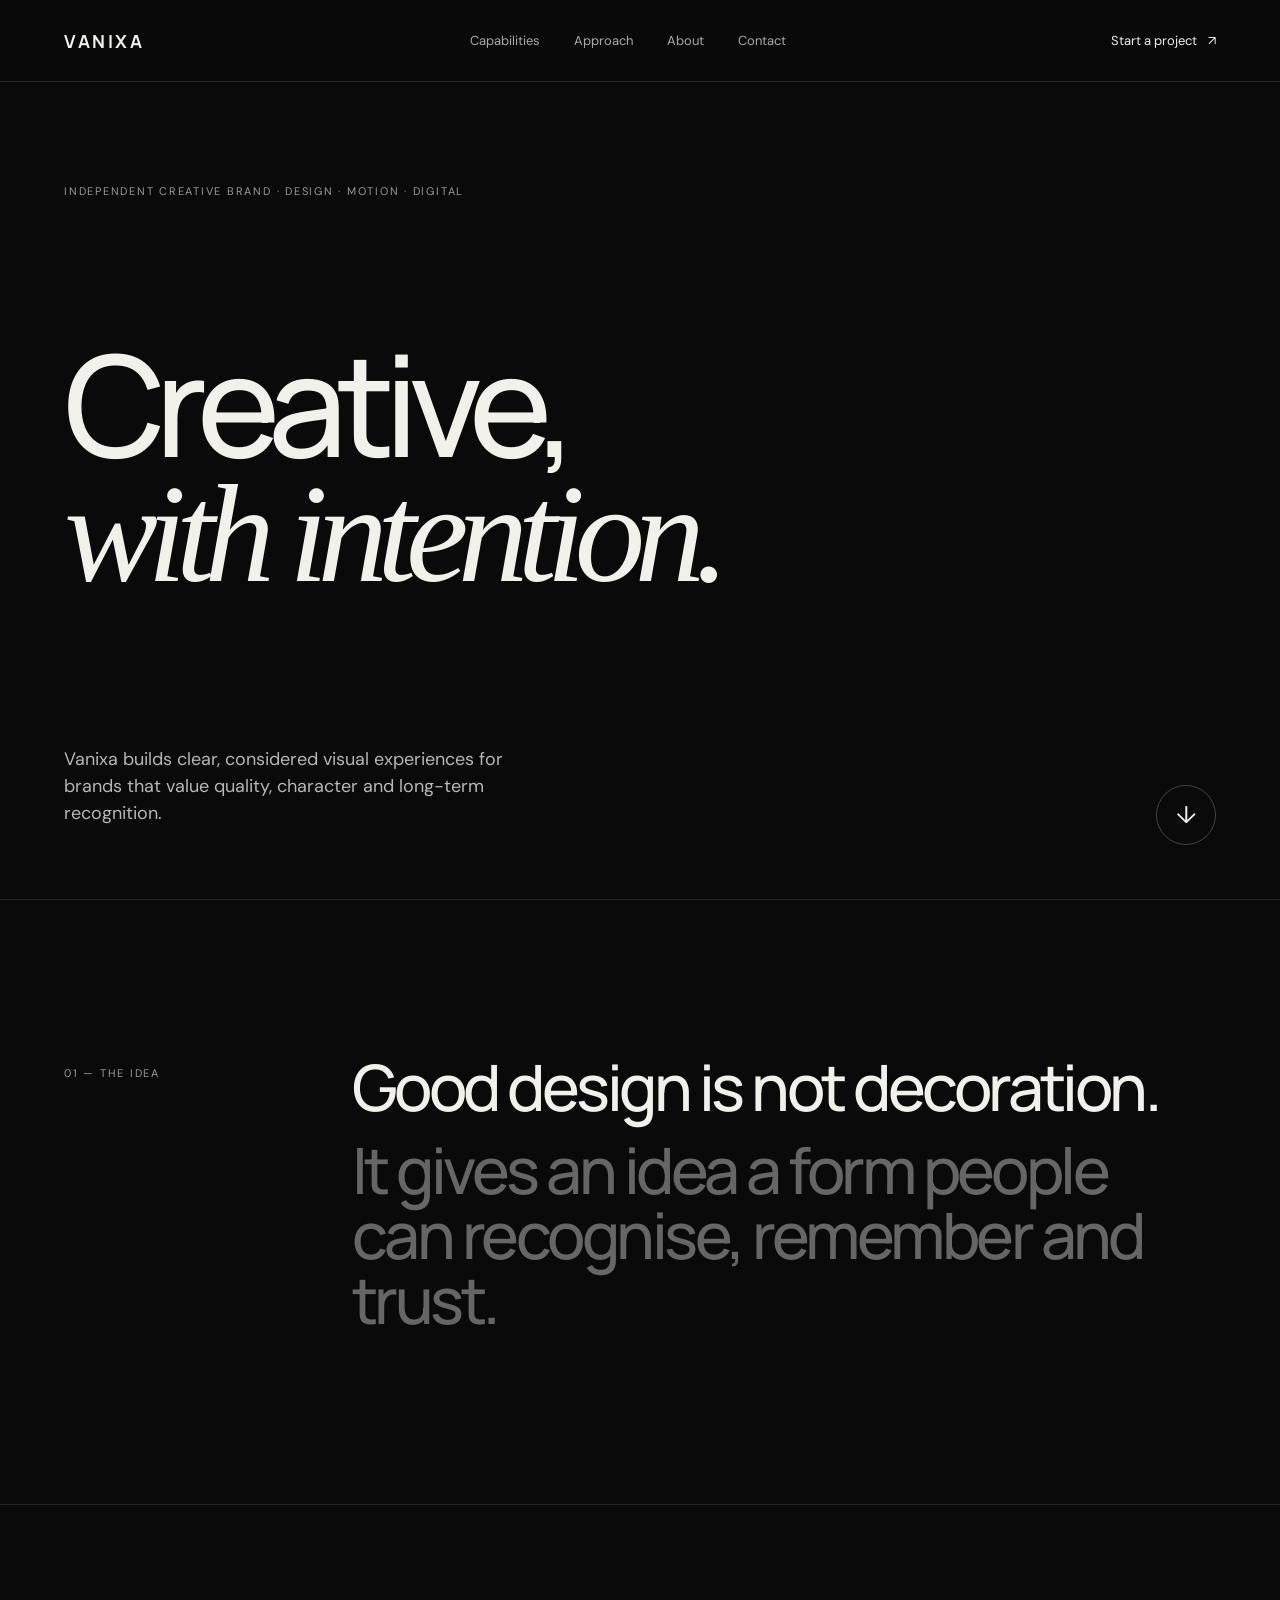
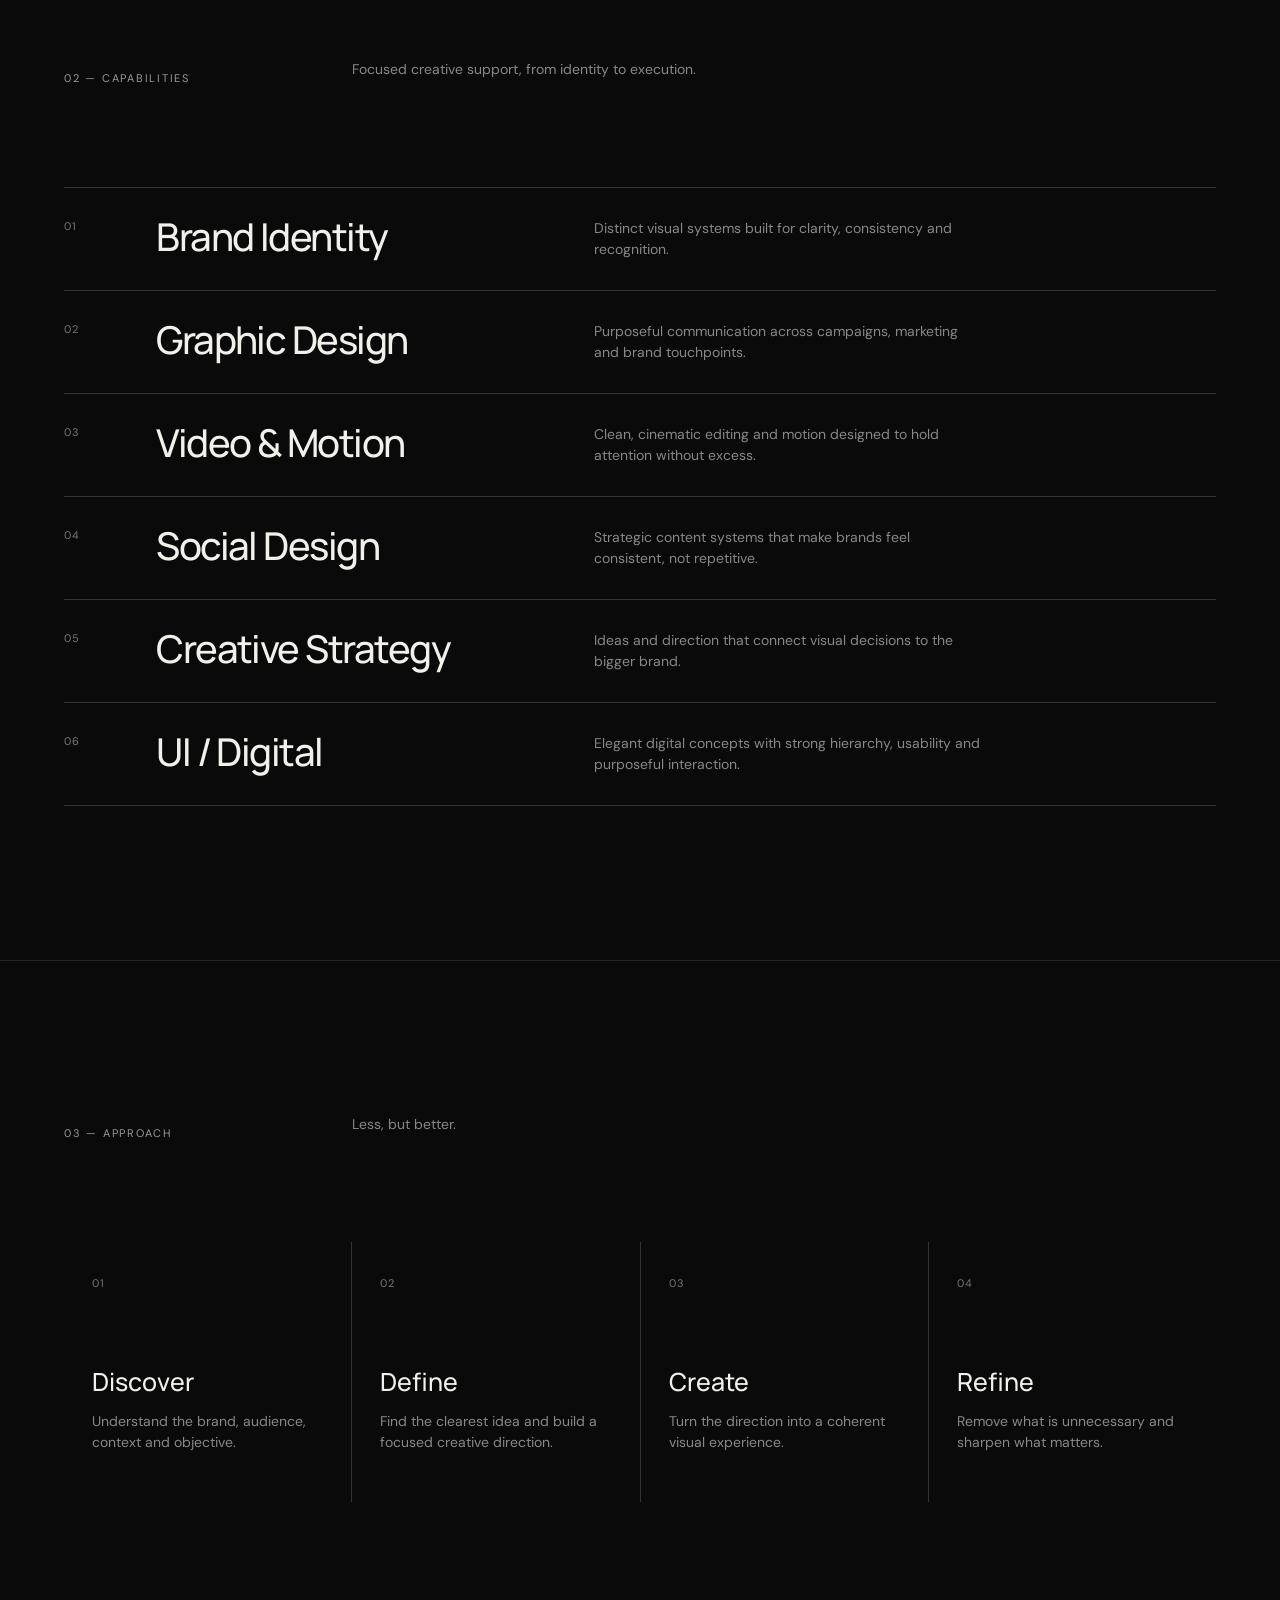
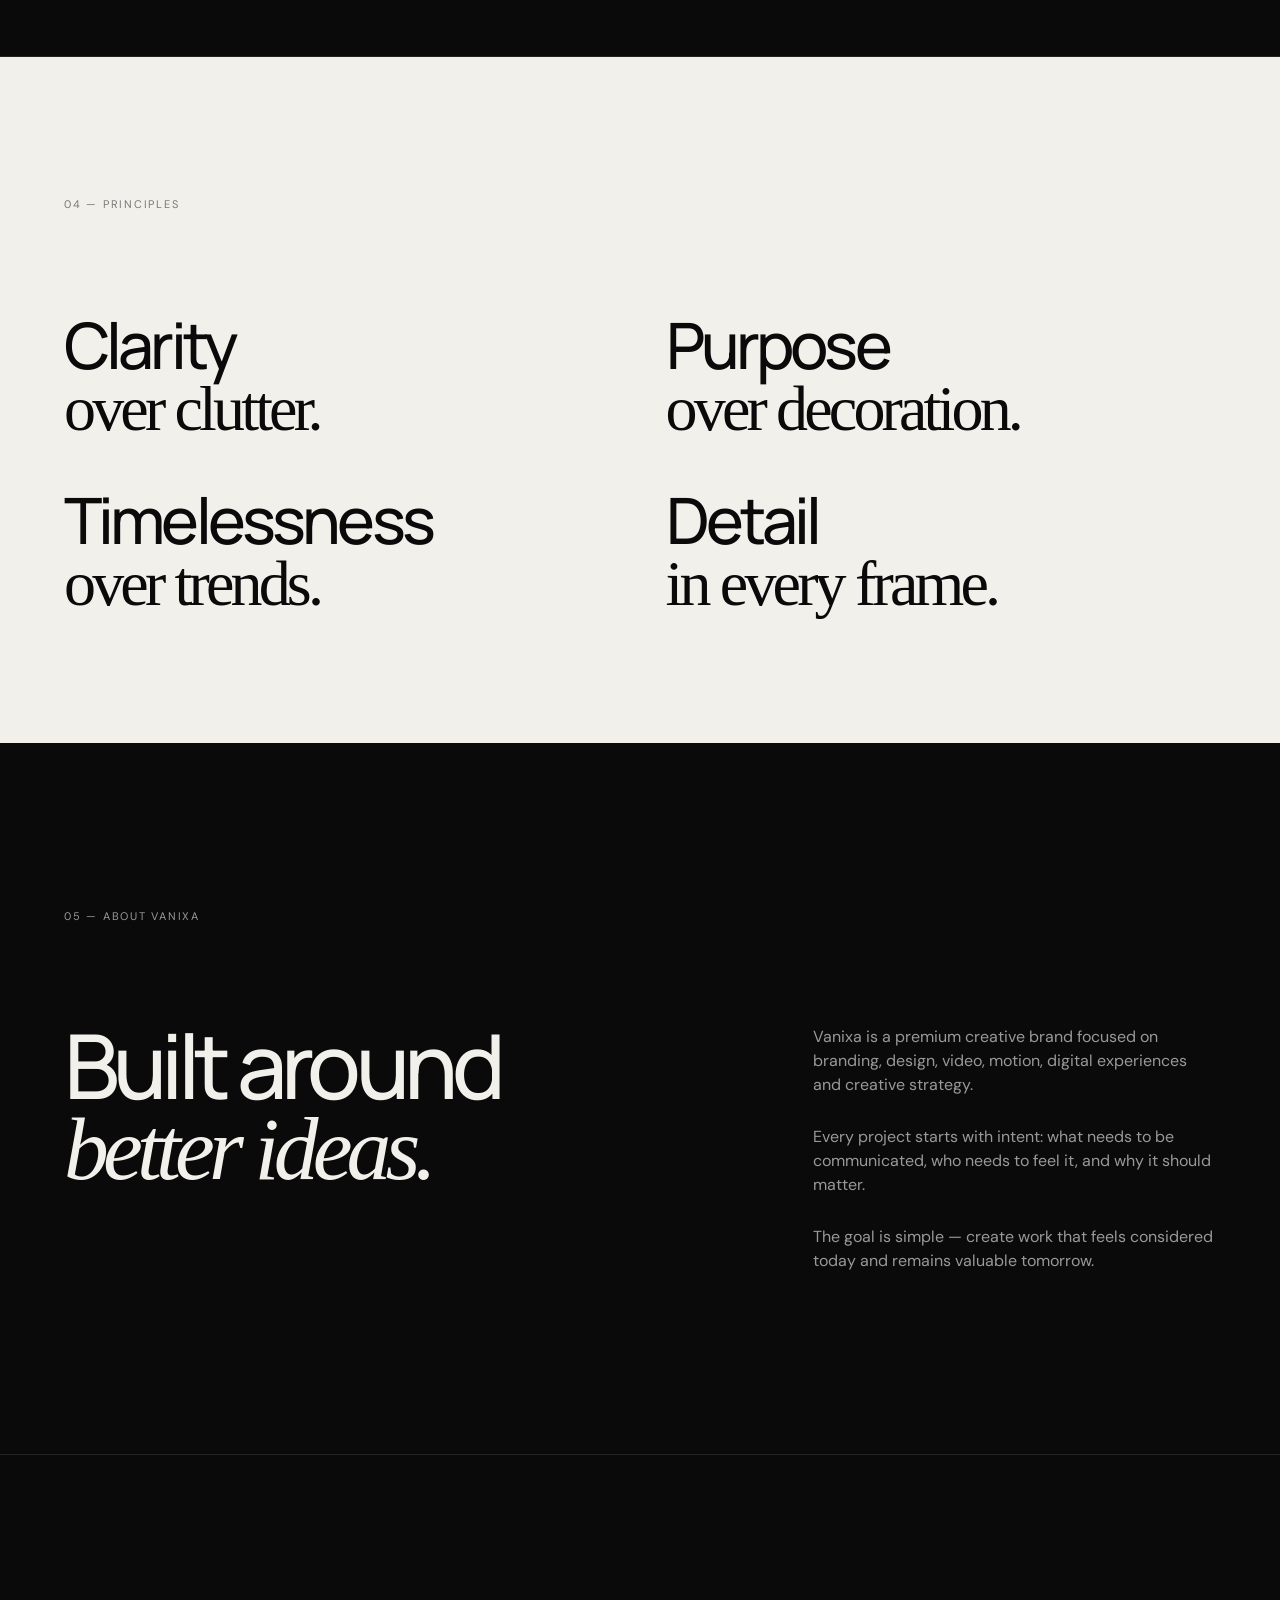
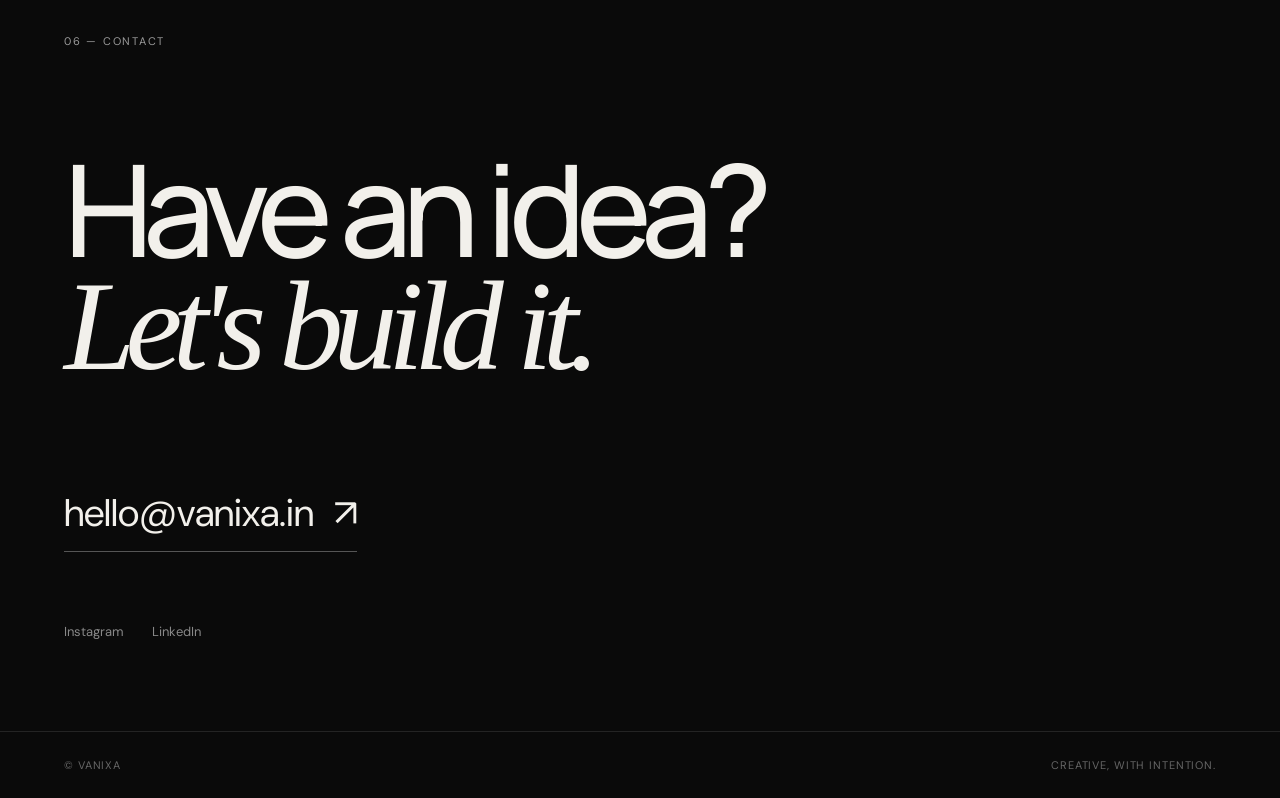
==== index.html @ 53ff6d63 "Add files via upload" ====
<!doctype html>
<html lang="en">
<head>
  <meta charset="utf-8">
  <meta name="viewport" content="width=device-width, initial-scale=1">
  <meta name="description" content="Vanixa — premium creative direction, branding, design, motion and digital experiences.">
  <meta name="theme-color" content="#0a0a0a">
  <title>Vanixa — Creative, with intention.</title>
  <link rel="preconnect" href="https://fonts.googleapis.com">
  <link rel="preconnect" href="https://fonts.gstatic.com" crossorigin>
  <link href="https://fonts.googleapis.com/css2?family=DM+Sans:wght@400;500;600&family=Manrope:wght@400;500;600;700&display=swap" rel="stylesheet">
  <link rel="stylesheet" href="style.css">
</head>
<body>
  <div class="cursor"></div>

  <header class="site-header">
    <a class="logo" href="#top" aria-label="Vanixa home">VANIXA</a>
    <nav class="nav" aria-label="Main navigation">
      <a href="#capabilities">Capabilities</a>
      <a href="#approach">Approach</a>
      <a href="#about">About</a>
      <a href="#contact">Contact</a>
    </nav>
    <a class="header-cta" href="#contact">Start a project <span>↗</span></a>
    <button class="menu" aria-label="Open menu"><span></span><span></span></button>
  </header>

  <main id="top">
    <section class="hero">
      <p class="eyebrow">Independent creative brand · Design · Motion · Digital</p>
      <h1>Creative,<br><em>with intention.</em></h1>
      <div class="hero-bottom">
        <p class="hero-copy">Vanixa builds clear, considered visual experiences for brands that value quality, character and long-term recognition.</p>
        <a class="circle-link" href="#capabilities" aria-label="Explore capabilities">↓</a>
      </div>
    </section>

    <section class="statement">
      <p class="section-label">01 — The idea</p>
      <div class="statement-copy">
        <p>Good design is not decoration.</p>
        <p class="muted">It gives an idea a form people can recognise, remember and trust.</p>
      </div>
    </section>

    <section id="capabilities" class="section capabilities">
      <div class="section-top">
        <p class="section-label">02 — Capabilities</p>
        <p class="section-note">Focused creative support, from identity to execution.</p>
      </div>
      <div class="capability-list">
        <article><span>01</span><h2>Brand Identity</h2><p>Distinct visual systems built for clarity, consistency and recognition.</p></article>
        <article><span>02</span><h2>Graphic Design</h2><p>Purposeful communication across campaigns, marketing and brand touchpoints.</p></article>
        <article><span>03</span><h2>Video & Motion</h2><p>Clean, cinematic editing and motion designed to hold attention without excess.</p></article>
        <article><span>04</span><h2>Social Design</h2><p>Strategic content systems that make brands feel consistent, not repetitive.</p></article>
        <article><span>05</span><h2>Creative Strategy</h2><p>Ideas and direction that connect visual decisions to the bigger brand.</p></article>
        <article><span>06</span><h2>UI / Digital</h2><p>Elegant digital concepts with strong hierarchy, usability and purposeful interaction.</p></article>
      </div>
    </section>

    <section id="approach" class="section approach">
      <div class="section-top">
        <p class="section-label">03 — Approach</p>
        <p class="section-note">Less, but better.</p>
      </div>
      <div class="process">
        <div><span>01</span><h2>Discover</h2><p>Understand the brand, audience, context and objective.</p></div>
        <div><span>02</span><h2>Define</h2><p>Find the clearest idea and build a focused creative direction.</p></div>
        <div><span>03</span><h2>Create</h2><p>Turn the direction into a coherent visual experience.</p></div>
        <div><span>04</span><h2>Refine</h2><p>Remove what is unnecessary and sharpen what matters.</p></div>
      </div>
    </section>

    <section class="principles">
      <div class="principles-inner">
        <p class="section-label">04 — Principles</p>
        <div class="principle-grid">
          <p>Clarity<br><span>over clutter.</span></p>
          <p>Purpose<br><span>over decoration.</span></p>
          <p>Timelessness<br><span>over trends.</span></p>
          <p>Detail<br><span>in every frame.</span></p>
        </div>
      </div>
    </section>

    <section id="about" class="section about">
      <div class="section-top">
        <p class="section-label">05 — About Vanixa</p>
      </div>
      <div class="about-grid">
        <h2>Built around<br><em>better ideas.</em></h2>
        <div>
          <p>Vanixa is a premium creative brand focused on branding, design, video, motion, digital experiences and creative strategy.</p>
          <p>Every project starts with intent: what needs to be communicated, who needs to feel it, and why it should matter.</p>
          <p>The goal is simple — create work that feels considered today and remains valuable tomorrow.</p>
        </div>
      </div>
    </section>

    <section id="contact" class="contact">
      <p class="section-label">06 — Contact</p>
      <h2>Have an idea?<br><em>Let's build it.</em></h2>
      <a class="contact-link" href="mailto:hello@vanixa.in">hello@vanixa.in <span>↗</span></a>
      <div class="socials">
        <a href="#" aria-label="Instagram">Instagram</a>
        <a href="#" aria-label="LinkedIn">LinkedIn</a>
      </div>
    </section>
  </main>

  <footer>
    <span>© <span id="year"></span> VANIXA</span>
    <span>Creative, with intention.</span>
  </footer>

  <script src="script.js"></script>
</body>
</html>
---- style.css ----
*{box-sizing:border-box}html{scroll-behavior:smooth}body{margin:0;background:#0a0a0a;color:#f2f0eb;font-family:"DM Sans",Arial,sans-serif;line-height:1.5}a{color:inherit;text-decoration:none}button{font:inherit}::selection{background:#f2f0eb;color:#0a0a0a}.site-header{height:82px;padding:0 5vw;display:flex;align-items:center;justify-content:space-between;border-bottom:1px solid #242424;position:sticky;top:0;background:rgba(10,10,10,.92);backdrop-filter:blur(14px);z-index:20}.logo{font:700 18px/1 "Manrope",sans-serif;letter-spacing:.14em}.nav{display:flex;gap:34px;font-size:13px;color:#aaa}.nav a,.header-cta{transition:color .25s}.nav a:hover,.header-cta:hover{color:#fff}.header-cta{font-size:13px}.header-cta span{margin-left:8px}.menu{display:none;background:none;border:0;color:#fff}.hero{min-height:calc(100vh - 82px);padding:10vh 5vw 6vh;display:flex;flex-direction:column;justify-content:space-between;border-bottom:1px solid #242424}.eyebrow,.section-label{font-size:11px;text-transform:uppercase;letter-spacing:.16em;color:#9a9a9a}.hero h1{font:500 clamp(4.5rem,11vw,11rem)/.88 "Manrope",sans-serif;letter-spacing:-.075em;margin:7vh 0}.hero h1 em,.about h2 em,.contact h2 em{font-family:Georgia,serif;font-weight:400}.hero-bottom{display:flex;justify-content:space-between;align-items:end;gap:30px}.hero-copy{max-width:480px;font-size:18px;color:#b7b7b7}.circle-link{width:60px;height:60px;border:1px solid #444;border-radius:50%;display:grid;place-items:center;font-size:24px;transition:.3s}.circle-link:hover{background:#f2f0eb;color:#0a0a0a}.statement,.section{padding:12vw 5vw;border-bottom:1px solid #242424}.statement{display:grid;grid-template-columns:25% 1fr}.statement-copy{font:500 clamp(2.5rem,5vw,6rem)/1.02 "Manrope",sans-serif;letter-spacing:-.055em;max-width:1000px}.statement-copy p{margin:0 0 18px}.muted{color:#666}.section-top{display:grid;grid-template-columns:25% 1fr;margin-bottom:7vw}.section-note{margin:0;color:#888;font-size:14px}.capability-list{border-top:1px solid #333}.capability-list article{display:grid;grid-template-columns:8% 38% 1fr;align-items:start;padding:30px 0;border-bottom:1px solid #333}.capability-list span,.process span{font-size:11px;color:#777;letter-spacing:.1em}.capability-list h2{font:500 clamp(1.6rem,3vw,3rem)/1 "Manrope",sans-serif;letter-spacing:-.04em;margin:0}.capability-list p{margin:0;max-width:390px;color:#888;font-size:14px}.process{display:grid;grid-template-columns:repeat(4,1fr);gap:1px;background:#333}.process>div{background:#0a0a0a;padding:28px;min-height:260px}.process h2{font:500 25px "Manrope",sans-serif;margin:70px 0 12px}.process p{font-size:14px;color:#888;margin:0}.principles{background:#f2f0eb;color:#0a0a0a;padding:10vw 5vw}.principles .section-label{color:#777}.principle-grid{display:grid;grid-template-columns:repeat(2,1fr);gap:4vw;margin-top:8vw}.principle-grid p{font:500 clamp(2.5rem,5vw,6rem)/.95 "Manrope",sans-serif;letter-spacing:-.06em;margin:0}.principle-grid span{font-family:Georgia,serif;font-weight:400}.about-grid{display:grid;grid-template-columns:55% 35%;justify-content:space-between}.about h2{font:500 clamp(3.5rem,7vw,8rem)/.9 "Manrope",sans-serif;letter-spacing:-.065em;margin:0}.about-grid div{color:#999;font-size:16px}.about-grid div p{margin:0 0 28px}.contact{padding:13vw 5vw 7vw}.contact h2{font:500 clamp(4rem,10vw,11rem)/.88 "Manrope",sans-serif;letter-spacing:-.075em;margin:8vw 0}.contact-link{display:inline-flex;font-size:clamp(1.5rem,3vw,3rem);border-bottom:1px solid #555;padding-bottom:8px}.contact-link span{margin-left:20px}.socials{display:flex;gap:28px;margin-top:70px;color:#888;font-size:13px}.socials a:hover{color:#fff}footer{border-top:1px solid #242424;padding:25px 5vw;display:flex;justify-content:space-between;color:#666;font-size:11px;letter-spacing:.08em;text-transform:uppercase}@media(max-width:760px){.site-header{height:70px;padding:0 6vw}.nav,.header-cta{display:none}.menu{display:flex;flex-direction:column;gap:5px}.menu span{width:22px;height:1px;background:#fff}.hero{min-height:calc(100vh - 70px);padding:9vh 6vw 6vh}.hero h1{font-size:18vw;margin:12vh 0}.hero-copy{font-size:16px}.statement,.section{padding:22vw 6vw}.statement,.section-top{display:block}.section-top{margin-bottom:14vw}.section-note{margin-top:20px}.capability-list article{grid-template-columns:12% 1fr;gap:14px;padding:24px 0}.capability-list article p{grid-column:2;margin-top:3px}.process{grid-template-columns:1fr}.process>div{min-height:220px}.process h2{margin-top:55px}.principles{padding:20vw 6vw}.principle-grid{grid-template-columns:1fr;gap:12vw}.about-grid{display:block}.about-grid>div{margin-top:12vw}.contact{padding:22vw 6vw 12vw}.contact h2{margin:18vw 0;font-size:17vw}footer{padding:22px 6vw;gap:20px;flex-direction:column}.cursor{display:none}}
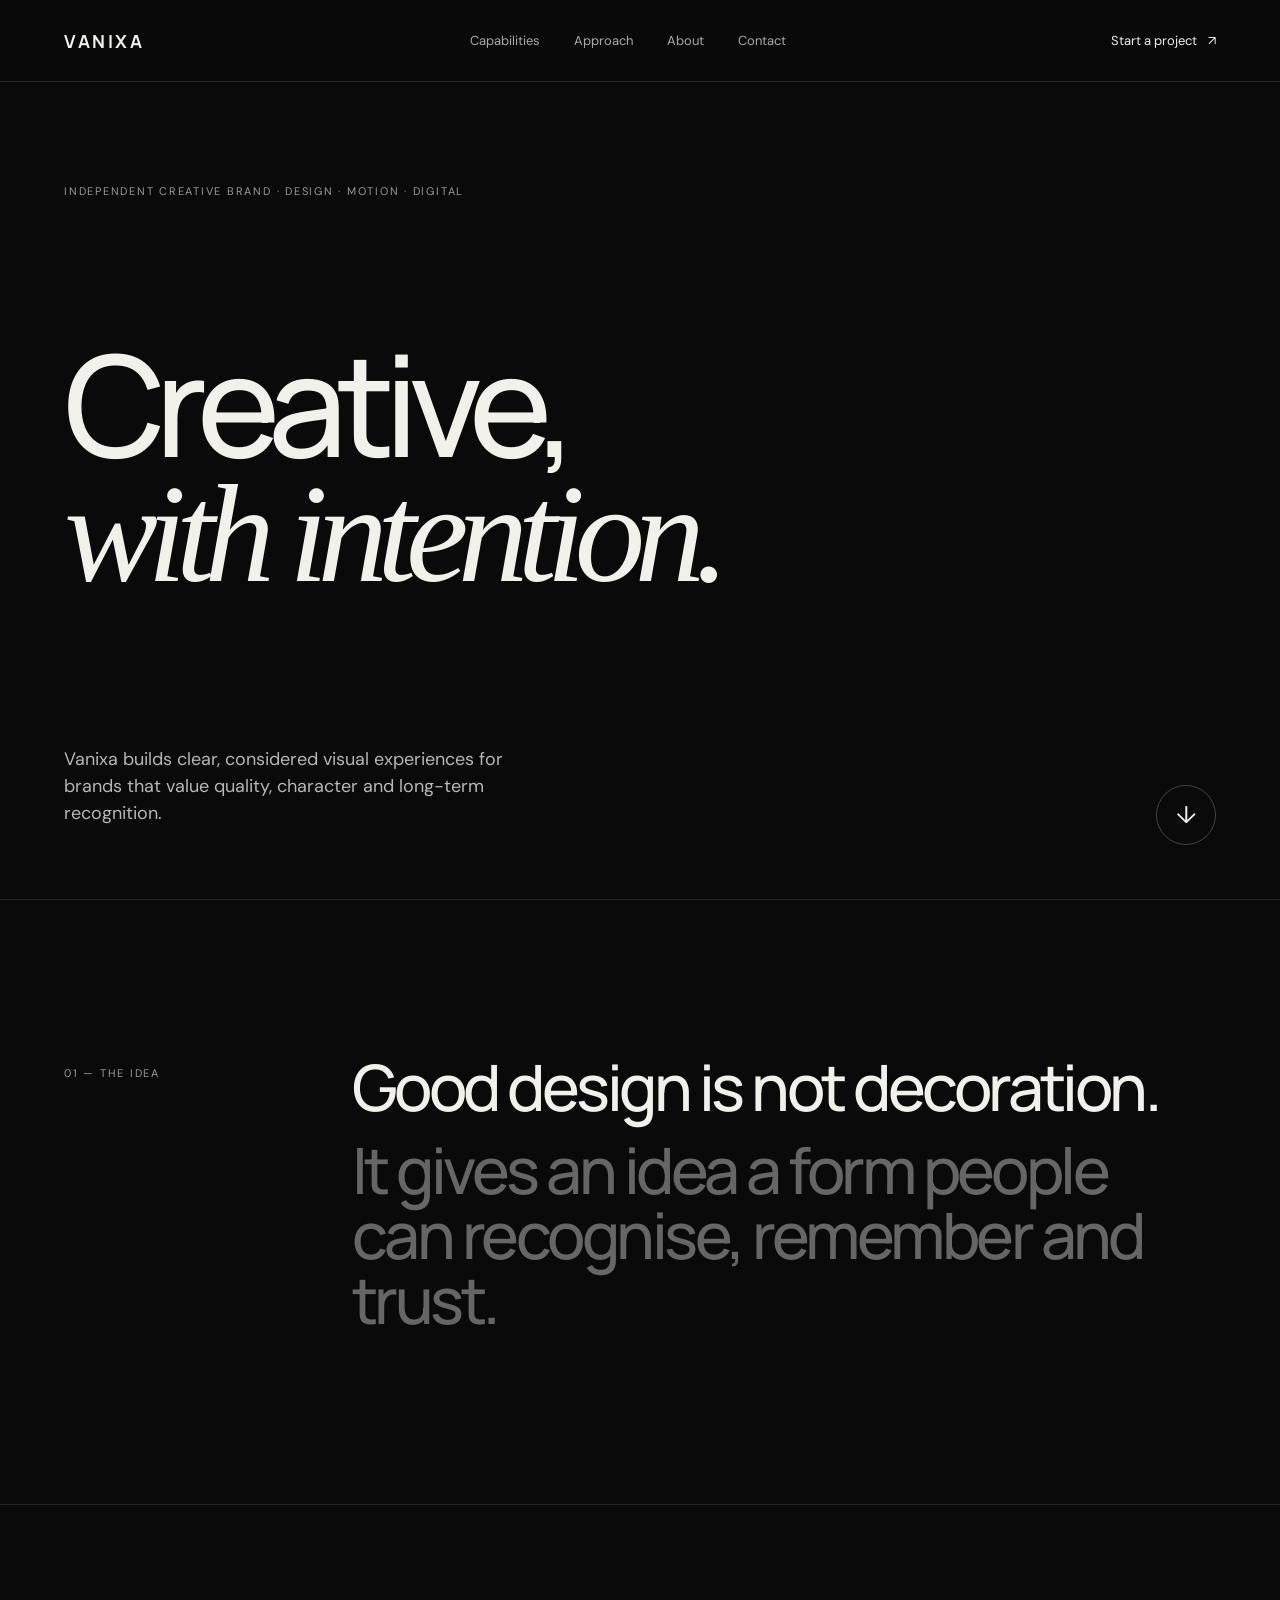
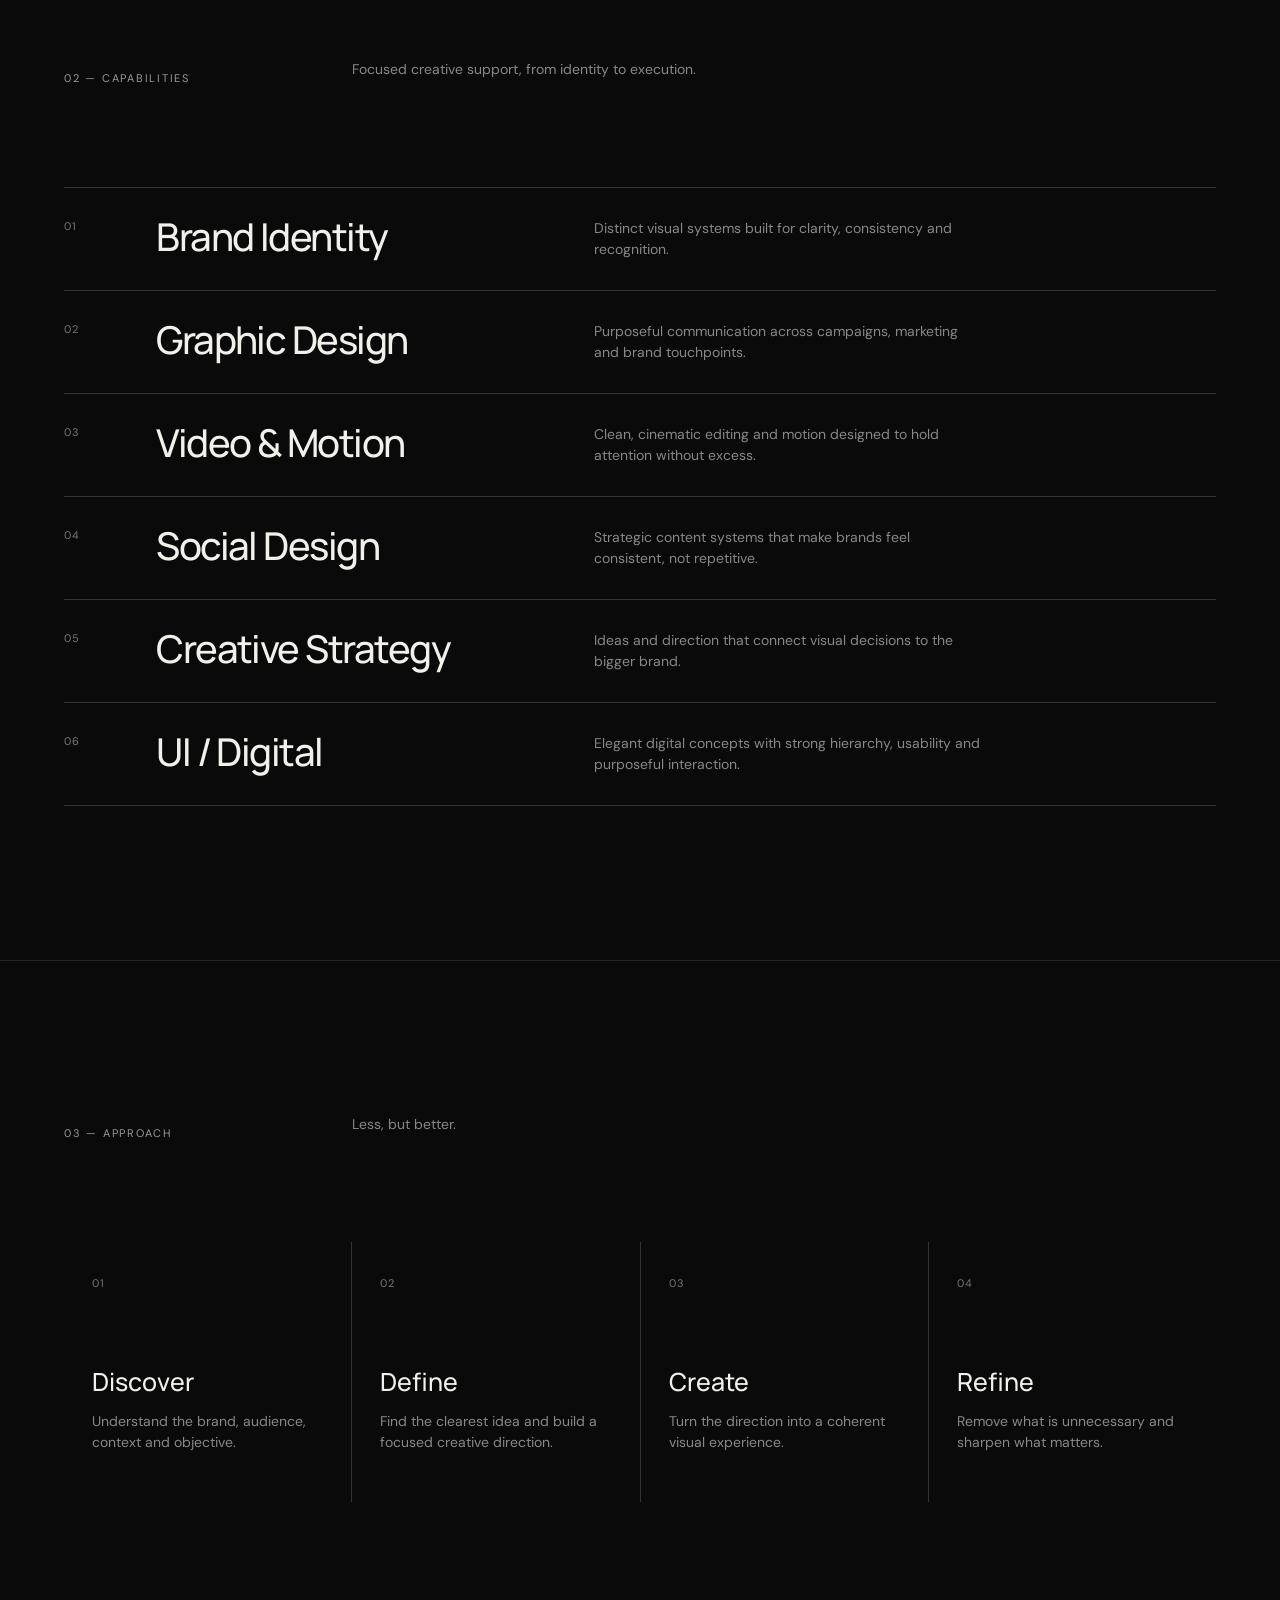
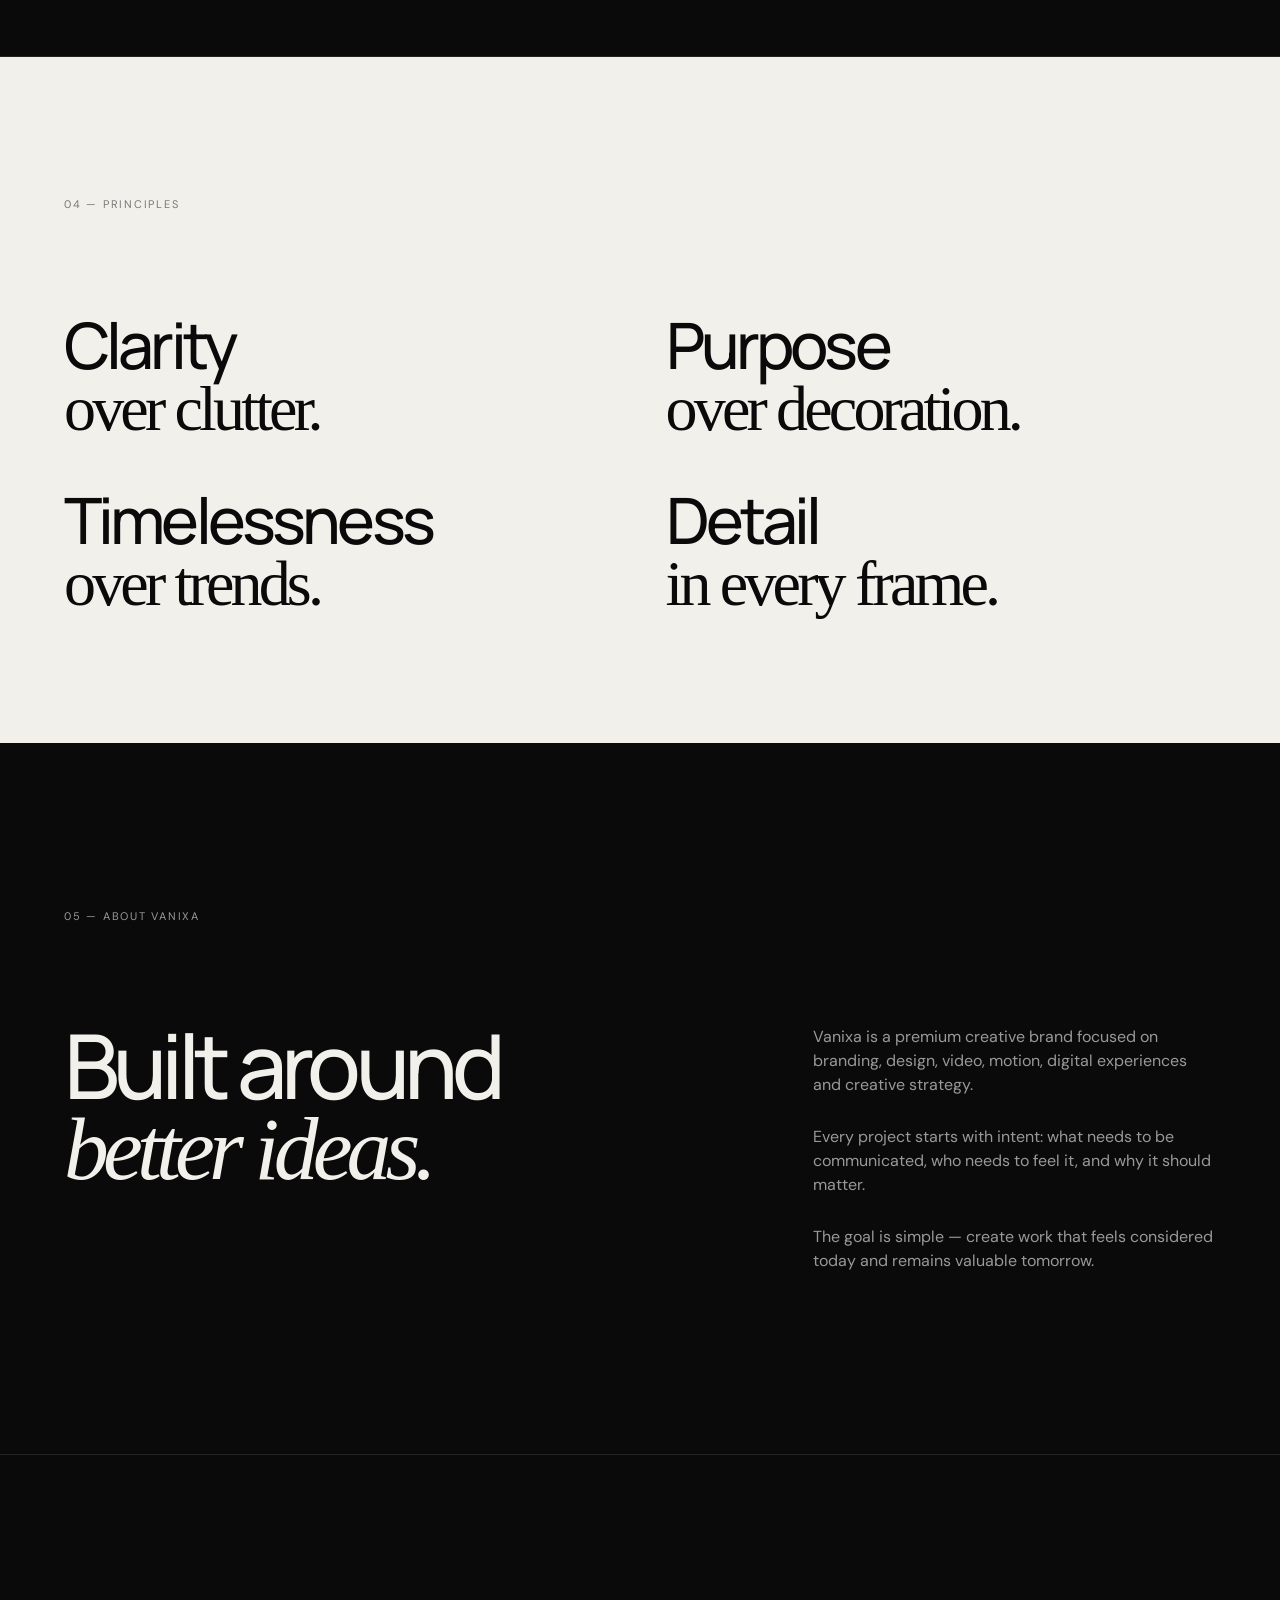
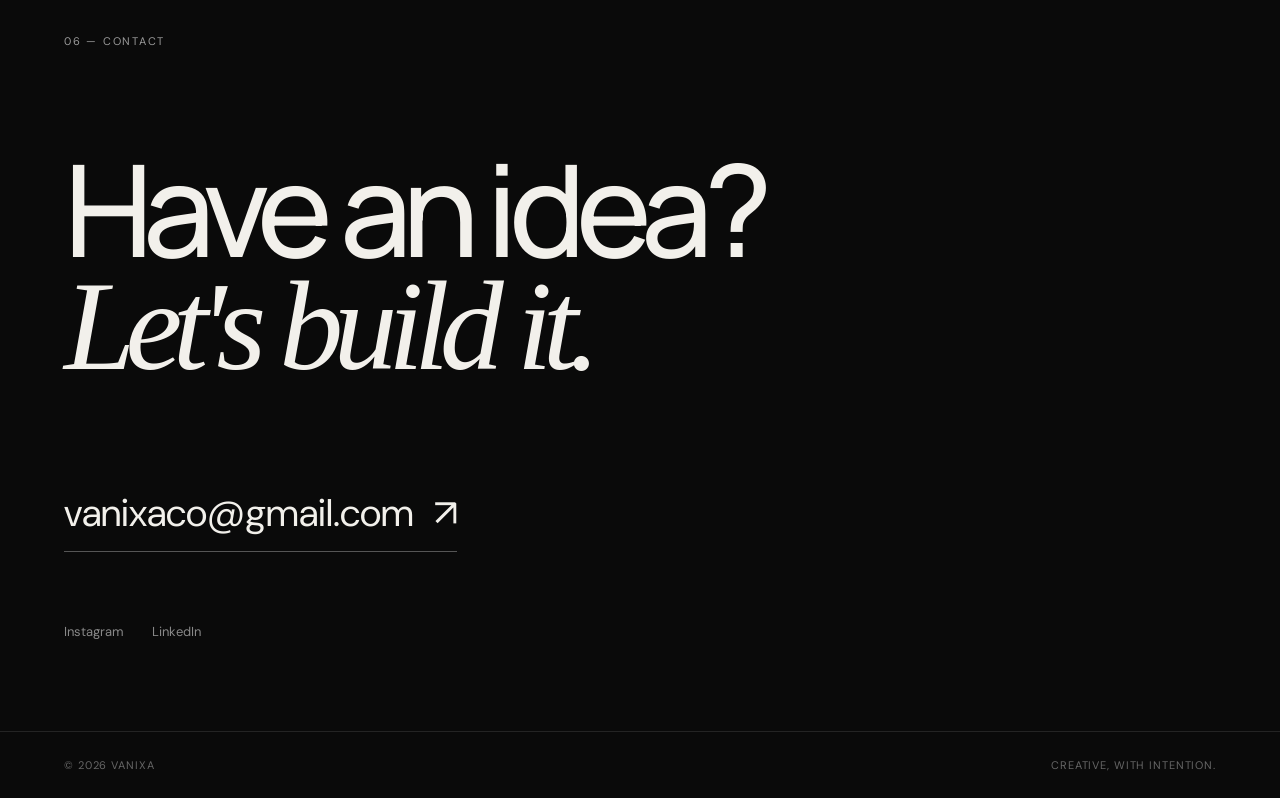
==== commit 36a4970a: "Update index.html" ====
--- a/index.html
+++ b/index.html
@@ -99,13 +99,17 @@
     </section>
 
     <section id="contact" class="contact">
-      <p class="section-label">06 — Contact</p>
-      <h2>Have an idea?<br><em>Let's build it.</em></h2>
-      <a class="contact-link" href="mailto:hello@vanixa.in">hello@vanixa.in <span>↗</span></a>
-      <div class="socials">
-        <a href="#" aria-label="Instagram">Instagram</a>
-        <a href="#" aria-label="LinkedIn">LinkedIn</a>
-      </div>
+  <p class="section-label">06 — Contact</p>
+  <h2>Have an idea?<br><em>Let's build it.</em></h2>
+
+  <a class="contact-link" href="mailto:vanixaco@gmail.com">
+    vanixaco@gmail.com <span>↗</span>
+  </a>
+
+  <div class="socials">
+    <a href="https://www.instagram.com/vanixa.io/" target="_blank" rel="noopener">Instagram</a>
+    <a href="https://www.linkedin.com/in/vanixa-co-a740aa425/" target="_blank" rel="noopener">LinkedIn</a>
+  </div>
     </section>
   </main>
 
--- a/style.css
+++ b/style.css
@@ -1 +1,20 @@
-*{box-sizing:border-box}html{scroll-behavior:smooth}body{margin:0;background:#0a0a0a;color:#f2f0eb;font-family:"DM Sans",Arial,sans-serif;line-height:1.5}a{color:inherit;text-decoration:none}button{font:inherit}::selection{background:#f2f0eb;color:#0a0a0a}.site-header{height:82px;padding:0 5vw;display:flex;align-items:center;justify-content:space-between;border-bottom:1px solid #242424;position:sticky;top:0;background:rgba(10,10,10,.92);backdrop-filter:blur(14px);z-index:20}.logo{font:700 18px/1 "Manrope",sans-serif;letter-spacing:.14em}.nav{display:flex;gap:34px;font-size:13px;color:#aaa}.nav a,.header-cta{transition:color .25s}.nav a:hover,.header-cta:hover{color:#fff}.header-cta{font-size:13px}.header-cta span{margin-left:8px}.menu{display:none;background:none;border:0;color:#fff}.hero{min-height:calc(100vh - 82px);padding:10vh 5vw 6vh;display:flex;flex-direction:column;justify-content:space-between;border-bottom:1px solid #242424}.eyebrow,.section-label{font-size:11px;text-transform:uppercase;letter-spacing:.16em;color:#9a9a9a}.hero h1{font:500 clamp(4.5rem,11vw,11rem)/.88 "Manrope",sans-serif;letter-spacing:-.075em;margin:7vh 0}.hero h1 em,.about h2 em,.contact h2 em{font-family:Georgia,serif;font-weight:400}.hero-bottom{display:flex;justify-content:space-between;align-items:end;gap:30px}.hero-copy{max-width:480px;font-size:18px;color:#b7b7b7}.circle-link{width:60px;height:60px;border:1px solid #444;border-radius:50%;display:grid;place-items:center;font-size:24px;transition:.3s}.circle-link:hover{background:#f2f0eb;color:#0a0a0a}.statement,.section{padding:12vw 5vw;border-bottom:1px solid #242424}.statement{display:grid;grid-template-columns:25% 1fr}.statement-copy{font:500 clamp(2.5rem,5vw,6rem)/1.02 "Manrope",sans-serif;letter-spacing:-.055em;max-width:1000px}.statement-copy p{margin:0 0 18px}.muted{color:#666}.section-top{display:grid;grid-template-columns:25% 1fr;margin-bottom:7vw}.section-note{margin:0;color:#888;font-size:14px}.capability-list{border-top:1px solid #333}.capability-list article{display:grid;grid-template-columns:8% 38% 1fr;align-items:start;padding:30px 0;border-bottom:1px solid #333}.capability-list span,.process span{font-size:11px;color:#777;letter-spacing:.1em}.capability-list h2{font:500 clamp(1.6rem,3vw,3rem)/1 "Manrope",sans-serif;letter-spacing:-.04em;margin:0}.capability-list p{margin:0;max-width:390px;color:#888;font-size:14px}.process{display:grid;grid-template-columns:repeat(4,1fr);gap:1px;background:#333}.process>div{background:#0a0a0a;padding:28px;min-height:260px}.process h2{font:500 25px "Manrope",sans-serif;margin:70px 0 12px}.process p{font-size:14px;color:#888;margin:0}.principles{background:#f2f0eb;color:#0a0a0a;padding:10vw 5vw}.principles .section-label{color:#777}.principle-grid{display:grid;grid-template-columns:repeat(2,1fr);gap:4vw;margin-top:8vw}.principle-grid p{font:500 clamp(2.5rem,5vw,6rem)/.95 "Manrope",sans-serif;letter-spacing:-.06em;margin:0}.principle-grid span{font-family:Georgia,serif;font-weight:400}.about-grid{display:grid;grid-template-columns:55% 35%;justify-content:space-between}.about h2{font:500 clamp(3.5rem,7vw,8rem)/.9 "Manrope",sans-serif;letter-spacing:-.065em;margin:0}.about-grid div{color:#999;font-size:16px}.about-grid div p{margin:0 0 28px}.contact{padding:13vw 5vw 7vw}.contact h2{font:500 clamp(4rem,10vw,11rem)/.88 "Manrope",sans-serif;letter-spacing:-.075em;margin:8vw 0}.contact-link{display:inline-flex;font-size:clamp(1.5rem,3vw,3rem);border-bottom:1px solid #555;padding-bottom:8px}.contact-link span{margin-left:20px}.socials{display:flex;gap:28px;margin-top:70px;color:#888;font-size:13px}.socials a:hover{color:#fff}footer{border-top:1px solid #242424;padding:25px 5vw;display:flex;justify-content:space-between;color:#666;font-size:11px;letter-spacing:.08em;text-transform:uppercase}@media(max-width:760px){.site-header{height:70px;padding:0 6vw}.nav,.header-cta{display:none}.menu{display:flex;flex-direction:column;gap:5px}.menu span{width:22px;height:1px;background:#fff}.hero{min-height:calc(100vh - 70px);padding:9vh 6vw 6vh}.hero h1{font-size:18vw;margin:12vh 0}.hero-copy{font-size:16px}.statement,.section{padding:22vw 6vw}.statement,.section-top{display:block}.section-top{margin-bottom:14vw}.section-note{margin-top:20px}.capability-list article{grid-template-columns:12% 1fr;gap:14px;padding:24px 0}.capability-list article p{grid-column:2;margin-top:3px}.process{grid-template-columns:1fr}.process>div{min-height:220px}.process h2{margin-top:55px}.principles{padding:20vw 6vw}.principle-grid{grid-template-columns:1fr;gap:12vw}.about-grid{display:block}.about-grid>div{margin-top:12vw}.contact{padding:22vw 6vw 12vw}.contact h2{margin:18vw 0;font-size:17vw}footer{padding:22px 6vw;gap:20px;flex-direction:column}.cursor{display:none}}+*{box-sizing:border-box}html{scroll-behavior:smooth}body{margin:0;background:#0a0a0a;color:#f2f0eb;font-family:"DM Sans",Arial,sans-serif;line-height:1.5}a{color:inherit;text-decoration:none}button{font:inherit}::selection{background:#f2f0eb;color:#0a0a0a}.site-header{height:82px;padding:0 5vw;display:flex;align-items:center;justify-content:space-between;border-bottom:1px solid #242424;position:sticky;top:0;background:rgba(10,10,10,.92);backdrop-filter:blur(14px);z-index:20}.logo{font:700 18px/1 "Manrope",sans-serif;letter-spacing:.14em}.nav{display:flex;gap:34px;font-size:13px;color:#aaa}.nav a,.header-cta{transition:color .25s}.nav a:hover,.header-cta:hover{color:#fff}.header-cta{font-size:13px}.header-cta span{margin-left:8px}.menu{display:none;background:none;border:0;color:#fff}.hero{min-height:calc(100vh - 82px);padding:10vh 5vw 6vh;display:flex;flex-direction:column;justify-content:space-between;border-bottom:1px solid #242424}.eyebrow,.section-label{font-size:11px;text-transform:uppercase;letter-spacing:.16em;color:#9a9a9a}.hero h1{font:500 clamp(4.5rem,11vw,11rem)/.88 "Manrope",sans-serif;letter-spacing:-.075em;margin:7vh 0}.hero h1 em,.about h2 em,.contact h2 em{font-family:Georgia,serif;font-weight:400}.hero-bottom{display:flex;justify-content:space-between;align-items:end;gap:30px}.hero-copy{max-width:480px;font-size:18px;color:#b7b7b7}.circle-link{width:60px;height:60px;border:1px solid #444;border-radius:50%;display:grid;place-items:center;font-size:24px;transition:.3s}.circle-link:hover{background:#f2f0eb;color:#0a0a0a}.statement,.section{padding:12vw 5vw;border-bottom:1px solid #242424}.statement{display:grid;grid-template-columns:25% 1fr}.statement-copy{font:500 clamp(2.5rem,5vw,6rem)/1.02 "Manrope",sans-serif;letter-spacing:-.055em;max-width:1000px}.statement-copy p{margin:0 0 18px}.muted{color:#666}.section-top{display:grid;grid-template-columns:25% 1fr;margin-bottom:7vw}.section-note{margin:0;color:#888;font-size:14px}.capability-list{border-top:1px solid #333}.capability-list article{display:grid;grid-template-columns:8% 38% 1fr;align-items:start;padding:30px 0;border-bottom:1px solid #333}.capability-list span,.process span{font-size:11px;color:#777;letter-spacing:.1em}.capability-list h2{font:500 clamp(1.6rem,3vw,3rem)/1 "Manrope",sans-serif;letter-spacing:-.04em;margin:0}.capability-list p{margin:0;max-width:390px;color:#888;font-size:14px}.process{display:grid;grid-template-columns:repeat(4,1fr);gap:1px;background:#333}.process>div{background:#0a0a0a;padding:28px;min-height:260px}.process h2{font:500 25px "Manrope",sans-serif;margin:70px 0 12px}.process p{font-size:14px;color:#888;margin:0}.principles{background:#f2f0eb;color:#0a0a0a;padding:10vw 5vw}.principles .section-label{color:#777}.principle-grid{display:grid;grid-template-columns:repeat(2,1fr);gap:4vw;margin-top:8vw}.principle-grid p{font:500 clamp(2.5rem,5vw,6rem)/.95 "Manrope",sans-serif;letter-spacing:-.06em;margin:0}.principle-grid span{font-family:Georgia,serif;font-weight:400}.about-grid{display:grid;grid-template-columns:55% 35%;justify-content:space-between}.about h2{font:500 clamp(3.5rem,7vw,8rem)/.9 "Manrope",sans-serif;letter-spacing:-.065em;margin:0}.about-grid div{color:#999;font-size:16px}.about-grid div p{margin:0 0 28px}.contact{padding:13vw 5vw 7vw}.contact h2{font:500 clamp(4rem,10vw,11rem)/.88 "Manrope",sans-serif;letter-spacing:-.075em;margin:8vw 0}.contact-link{display:inline-flex;font-size:clamp(1.5rem,3vw,3rem);border-bottom:1px solid #555;padding-bottom:8px}.contact-link span{margin-left:20px}.socials{display:flex;gap:28px;margin-top:70px;color:#888;font-size:13px}.socials a:hover{color:#fff}footer{border-top:1px solid #242424;padding:25px 5vw;display:flex;justify-content:space-between;color:#666;font-size:11px;letter-spacing:.08em;text-transform:uppercase}@media(max-width:760px){.site-header{height:70px;padding:0 6vw}.nav,.header-cta{display:none}.menu{display:flex;flex-direction:column;gap:5px}.menu span{width:22px;height:1px;background:#fff}.hero{min-height:calc(100vh - 70px);padding:9vh 6vw 6vh}.hero h1{font-size:18vw;margin:12vh 0}.hero-copy{font-size:16px}.statement,.section{padding:22vw 6vw}.statement,.section-top{display:block}.section-top{margin-bottom:14vw}.section-note{margin-top:20px}.capability-list article{grid-template-columns:12% 1fr;gap:14px;padding:24px 0}.capability-list article p{grid-column:2;margin-top:3px}.process{grid-template-columns:1fr}.process>div{min-height:220px}.process h2{margin-top:55px}.principles{padding:20vw 6vw}.principle-grid{grid-template-columns:1fr;gap:12vw}.about-grid{display:block}.about-grid>div{margin-top:12vw}.contact{padding:22vw 6vw 12vw}.contact h2{margin:18vw 0;font-size:17vw}footer{padding:22px 6vw;gap:20px;flex-direction:column}.cursor{display:none}}
+@media(max-width:760px){
+.nav.open{
+display:flex;
+position:absolute;
+top:70px;
+left:0;
+right:0;
+padding:28px 6vw;
+flex-direction:column;
+gap:22px;
+background:#0a0a0a;
+border-bottom:1px solid #242424;
+z-index:30;
+}
+.nav.open a{
+font-size:16px;
+color:#f2f0eb;
+}
+}
